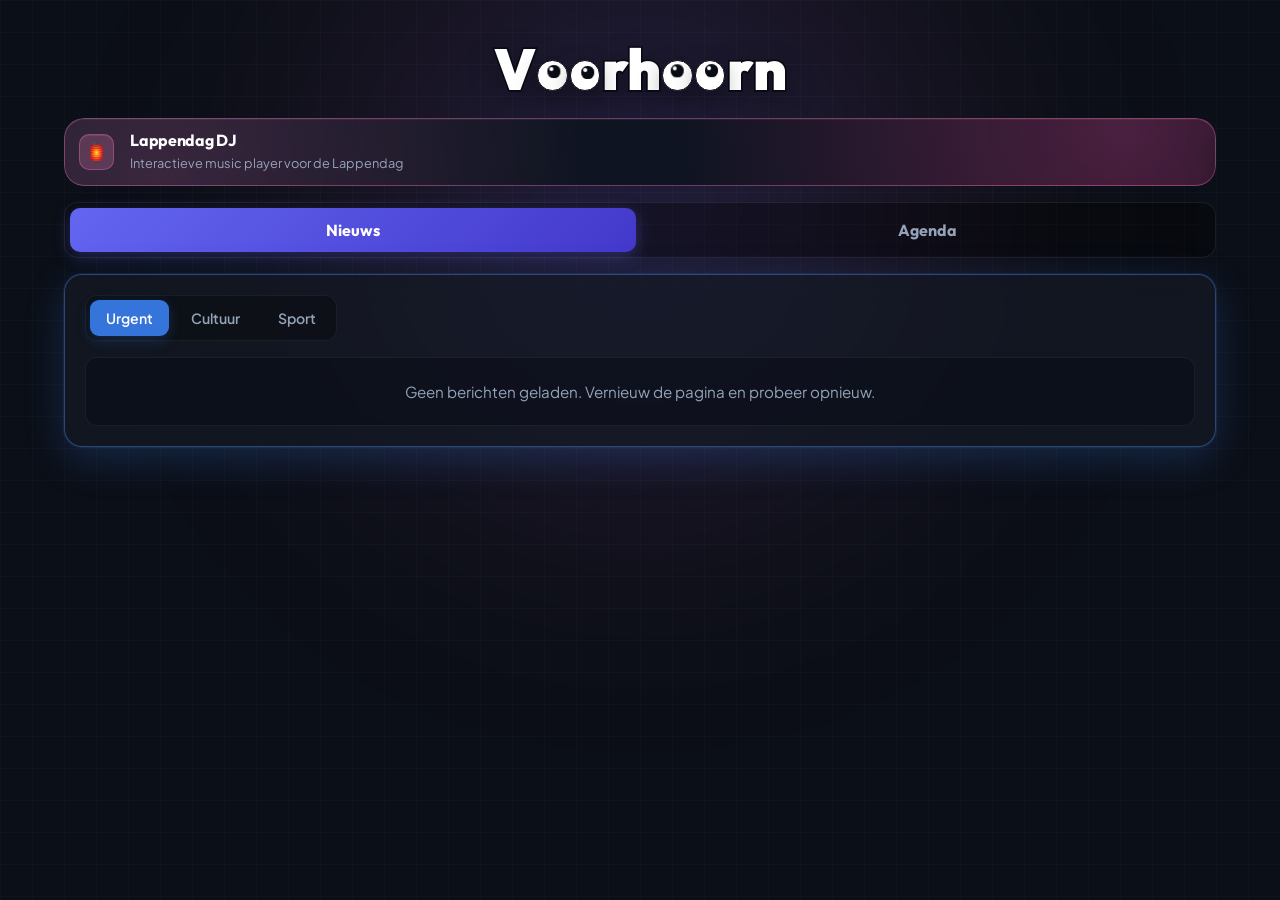
==== index.html @ 568285c1 "Maak de agendafilters scherper en de site rustiger. Co-authored-by: Cursor <cursoragent@cursor.com>" ====
<!DOCTYPE html>
<html lang="nl">
<head>
    <meta charset="UTF-8">
    <meta name="viewport" content="width=device-width, initial-scale=1.0">
    <meta name="description" content="Voorhoorn - Het startportaal voor inwoners en bezoekers van Hoorn">
    <title>Voorhoorn - Startportaal Hoorn</title>
    <link rel="preconnect" href="https://fonts.googleapis.com">
    <link rel="preconnect" href="https://fonts.gstatic.com" crossorigin>
    <link href="https://fonts.googleapis.com/css2?family=Outfit:wght@400;500;600;700;800;900&family=Plus+Jakarta+Sans:wght@400;500;600;700&display=swap" rel="stylesheet">
    <link rel="stylesheet" href="style.css">
</head>
<body>
    <!-- Hoofd Portaal View -->
    <div id="portalView" class="portal-view">
        <div class="background-glow"></div>
        <div class="background-grid"></div>
        <div class="click-ripple-container" id="click-ripple-container" aria-hidden="true"></div>

        <header class="header">
            <div class="header-container">
                <div class="logo-area">
                    <h1 class="site-logo" id="siteLogo" aria-label="Voorhoorn">
                        <span class="visually-hidden">Voorhoorn</span>
                        <span class="word-wrapper word-modern" aria-hidden="true">
                            <span class="char">V</span>
                            <span class="eye-pair eye-set-1 eyes-googly-clean">
                                <span class="eye googly-clean-eye">
                                    <span class="googly-sclera">
                                        <span class="googly-clean-pupil"></span>
                                    </span>
                                </span>
                                <span class="eye googly-clean-eye">
                                    <span class="googly-sclera">
                                        <span class="googly-clean-pupil"></span>
                                    </span>
                                </span>
                            </span>
                            <span class="char">rh</span>
                            <span class="eye-pair eye-set-2 eyes-googly-clean">
                                <span class="eye googly-clean-eye">
                                    <span class="googly-sclera">
                                        <span class="googly-clean-pupil"></span>
                                    </span>
                                </span>
                                <span class="eye googly-clean-eye">
                                    <span class="googly-sclera">
                                        <span class="googly-clean-pupil"></span>
                                    </span>
                                </span>
                            </span>
                            <span class="char">rn</span>
                        </span>
                    </h1>
                </div>
            </div>

            <!-- Uitgelichte links (slideshow) -->
            <section class="promo-slideshow" id="promoSlideshow" aria-roledescription="carousel" aria-label="Uitgelichte links">
                <div class="promo-viewport">
                    <div class="promo-track" id="promoTrack"></div>
                </div>
            </section>

            <!-- Hoofd-tabbladen: Nieuws / Agenda / Links -->
            <nav class="view-tabs" role="tablist" aria-label="Hoofdweergave">
                <button type="button" class="view-tab is-active" role="tab" aria-selected="true" data-view="nieuws" id="viewTabNieuws">
                    Nieuws
                </button>
                <button type="button" class="view-tab" role="tab" aria-selected="false" data-view="agenda" id="viewTabAgenda">
                    Agenda
                </button>
            </nav>

            <!-- Lokaal nieuwsdigest -->
            <section class="news-digest theme-urgent" id="newsDigest" aria-label="Lokaal nieuws">
                <div class="news-digest-top">
                    <nav class="news-tabs" role="tablist" aria-label="Nieuwscategorieën">
                        <button type="button" class="news-tab is-active" role="tab" aria-selected="true" data-tab="urgent">
                            Urgent
                        </button>
                        <button type="button" class="news-tab" role="tab" aria-selected="false" data-tab="cultuur">
                            Cultuur
                        </button>
                        <button type="button" class="news-tab" role="tab" aria-selected="false" data-tab="sport">
                            Sport
                        </button>
                    </nav>
                </div>
                <div id="digest-card" class="news-digest-card" aria-label="Nieuwsberichten">
                    <p class="news-empty">Nieuws laden…</p>
                </div>
            </section>

            <!-- Agenda-panel (Kom naar Hoorn) -->
            <section class="news-digest agenda-digest theme-agenda" id="agendaPanel" aria-label="Agenda Hoorn" hidden>
                <div class="agenda-toolbar">
                    <div class="agenda-custom-row">
                        <button type="button" class="news-tab" id="agendaCustom" aria-pressed="false" title="Zet je bewaarde filter aan">Mijn filter</button>
                        <button type="button" class="news-tab" id="agendaSave" title="Bewaar de huidige filters op dit apparaat">Bewaar</button>
                        <button type="button" class="news-tab" id="agendaGemeente" aria-pressed="false">Gemeente</button>
                    </div>
                    <nav class="news-tabs links-tabs agenda-filter-tabs" aria-label="Tijd" id="agendaTimeTabs">
                        <button type="button" class="news-tab" aria-pressed="false" data-time="vandaag">Vandaag</button>
                        <button type="button" class="news-tab" aria-pressed="false" data-time="weekend">Weekend</button>
                    </nav>
                    <div class="agenda-age">
                        <button type="button" class="news-tab" id="agendaAgeToggle" aria-pressed="false">Leeftijd</button>
                        <input id="agendaAge" type="range" min="1" max="5" step="1" value="1" disabled aria-label="Leeftijd van kind tot senior">
                        <span id="agendaAgeLabel">Kind</span>
                    </div>
                    <nav class="news-tabs links-tabs agenda-filter-tabs" aria-label="Soort" id="agendaViewTabs">
                        <button type="button" class="news-tab" id="agendaKindJoin" aria-pressed="false" title="en: alle aanstaande soorten. of: één soort is genoeg. Nog een keer klikken op een soort is niet.">of</button>
                        <button type="button" class="news-tab is-active" aria-pressed="true" data-agenda-filter="film">Film</button>
                        <button type="button" class="news-tab is-active" aria-pressed="true" data-agenda-filter="club">Club</button>
                        <button type="button" class="news-tab is-active" aria-pressed="true" data-agenda-filter="muziek">Muziek</button>
                        <button type="button" class="news-tab is-active" aria-pressed="true" data-agenda-filter="optreden">Optreden</button>
                        <button type="button" class="news-tab is-active" aria-pressed="true" data-agenda-filter="overig">Overig</button>
                    </nav>
                    <span class="agenda-count" id="agendaCount">Evenementen laden…</span>
                </div>

                <div id="agendaList" class="news-digest-card" aria-label="Evenementen">
                    <p class="news-empty">Agenda laden…</p>
                </div>
                <p class="agenda-source-note" id="agendaSourceNote">Klik een soort aan, nog een keer voor niet, nog een keer uit. en vraagt alle aanstaande soorten. of vraagt er één.</p>
            </section>

            <!-- Links-panel (zelfde stijl als nieuws) -->
            <section class="news-digest links-digest theme-links" id="linksPanel" aria-label="Handige links" hidden>
                <div class="news-digest-top">
                    <h2 class="news-digest-title">Handige links</h2>
                    <nav class="news-tabs links-tabs" role="tablist" aria-label="Linkcategorieën" id="categoryButtonsContainer">
                        <!-- Dynamisch gegenereerd door JS -->
                    </nav>
                </div>

                <div class="search-section links-search">
                    <div class="search-bar-wrapper">
                        <span class="search-icon">🔍</span>
                        <input type="search" id="searchInput" placeholder="Zoek een link (bijv. paspoort, zwemmen, afval)…" autocomplete="off">
                        <button type="button" id="clearSearchBtn" class="clear-search-btn" hidden title="Wis zoekopdracht">✕</button>
                    </div>
                </div>

                <div id="linksList" class="news-digest-card" aria-label="Linklijst"></div>

                <div class="no-results news-empty-block" id="noResults" hidden>
                    <h3>Geen links gevonden</h3>
                    <p>Geen resultaten voor je zoekopdracht. Probeer een ander zoekwoord of kies een categorie.</p>
                    <button type="button" id="resetFiltersBtn" class="btn btn-secondary">Toon alles</button>
                </div>
            </section>
        </header>

        <main class="main-content" hidden aria-hidden="true">
            <!-- Oude grid-structuur niet meer in gebruik; behouden voor eventuele compat -->
            <div class="content-container">
                <div class="results-header" hidden>
                    <h2 class="active-category-title" id="activeCategoryTitle">Alle Links</h2>
                    <span class="results-count" id="resultsCount">0 links</span>
                </div>
                <div class="cards-grid" id="cardsGrid" hidden></div>
            </div>
        </main>
    </div>

    <!-- Volledig Scherm Lappendag Container -->
    <div id="appContainer" class="app-container" hidden>
        <button type="button" id="backBtn" class="floating-back-btn" title="Terug naar Voorhoorn Portaal">
            <span class="back-icon">‹</span>
            <span class="back-text">Terug naar Voorhoorn</span>
        </button>
        <iframe id="site-frame" title="Lappendag" allow="fullscreen; autoplay"></iframe>
    </div>

    <!-- Laadscherm -->
    <div id="site-loading" hidden>
        <div class="loader-container">
            <div class="spinner"></div>
            <p class="loading-text">Lappendag laden…</p>
        </div>
    </div>

    <!-- Foutmelding -->
    <div id="site-error" hidden>
        <div class="error-box">
            <h2>Fout bij laden</h2>
            <p id="error-message">Kon de Lappendag-site niet laden vanaf GitHub.</p>
            <button type="button" onclick="location.reload()">Opnieuw proberen</button>
        </div>
    </div>

    <script src="logo-eyes.js"></script>
    <script src="news.js"></script>
    <script src="agenda.js"></script>
    <script src="app.js"></script>
</body>
</html>
---- style.css ----
:root {
    --bg-color: #0b0f17;
    --card-bg: rgba(20, 26, 38, 0.7);
    --card-hover-bg: rgba(28, 36, 52, 0.85);
    --card-border: rgba(255, 255, 255, 0.08);
    --card-hover-border: rgba(99, 102, 241, 0.4);
    --primary: #6366f1;
    --primary-light: #818cf8;
    --primary-glow: rgba(99, 102, 241, 0.25);
    --accent: #ec4899;
    --star-gold: #fbbf24;
    --star-glow: rgba(251, 191, 36, 0.35);
    --text-main: #f3f4f6;
    --text-muted: #94a3b8;
    --text-subtle: #64748b;
    --font-heading: 'Outfit', sans-serif;
    --font-body: 'Plus Jakarta Sans', sans-serif;
}

* {
    margin: 0;
    padding: 0;
    box-sizing: border-box;
}

html,
body {
    width: 100%;
    min-height: 100vh;
    background-color: var(--bg-color);
    color: var(--text-main);
    font-family: var(--font-body);
    overflow-x: hidden;
}

/* Lokaal nieuwsdigest */
.news-digest {
    --news-accent: #3b82f6;
    --news-accent-soft: rgba(59, 130, 246, 0.18);
    --news-glow: rgba(59, 130, 246, 0.22);
    margin: 0 0 28px;
    padding: 20px;
    border-radius: 18px;
    background: var(--card-bg);
    backdrop-filter: blur(14px);
    -webkit-backdrop-filter: blur(14px);
    border: 1px solid color-mix(in srgb, var(--news-accent) 35%, var(--card-border));
    box-shadow:
        0 0 0 1px color-mix(in srgb, var(--news-accent) 12%, transparent),
        0 12px 40px var(--news-glow);
    transition:
        border-color 0.35s ease,
        box-shadow 0.35s ease;
}

.news-digest.theme-urgent {
    --news-accent: #3b82f6;
    --news-accent-soft: rgba(59, 130, 246, 0.18);
    --news-glow: rgba(59, 130, 246, 0.22);
}

.news-digest.theme-cultuur {
    --news-accent: #f59e0b;
    --news-accent-soft: rgba(245, 158, 11, 0.18);
    --news-glow: rgba(245, 158, 11, 0.2);
}

.news-digest.theme-sport {
    --news-accent: #22c55e;
    --news-accent-soft: rgba(34, 197, 94, 0.18);
    --news-glow: rgba(34, 197, 94, 0.2);
}

.news-digest.theme-links {
    --news-accent: #818cf8;
    --news-accent-soft: rgba(129, 140, 248, 0.18);
    --news-glow: rgba(99, 102, 241, 0.22);
}

.news-digest.theme-agenda {
    --news-accent: #fb7185;
    --news-accent-soft: rgba(251, 113, 133, 0.16);
    --news-glow: rgba(244, 63, 94, 0.2);
}

.agenda-filter-tabs {
    margin: 0 0 10px;
}

.agenda-toolbar {
    display: flex;
    align-items: center;
    justify-content: space-between;
    gap: 12px;
    margin: 0 0 12px;
}

.agenda-count {
    font-size: 0.85rem;
    color: var(--text-muted);
}

.agenda-more-btn {
    appearance: none;
    border: 1px solid rgba(255, 255, 255, 0.12);
    border-radius: 999px;
    padding: 7px 12px;
    background: rgba(255, 255, 255, 0.04);
    color: var(--text-main);
    font-family: var(--font-body);
    font-size: 0.8rem;
    font-weight: 600;
    cursor: pointer;
    transition: background 0.2s ease, border-color 0.2s ease, color 0.2s ease;
}

.agenda-more-btn:hover,
.agenda-more-btn[aria-expanded="true"] {
    background: var(--news-accent-soft);
    border-color: color-mix(in srgb, var(--news-accent) 45%, transparent);
    color: #fff;
}

.agenda-more-btn.has-active {
    border-color: color-mix(in srgb, var(--news-accent) 55%, transparent);
    color: color-mix(in srgb, var(--news-accent) 75%, #fff);
}

.agenda-more-filters {
    margin: 0 0 12px;
    padding: 12px;
    border-radius: 12px;
    border: 1px solid rgba(255, 255, 255, 0.08);
    background: rgba(0, 0, 0, 0.22);
}

.agenda-more-filters[hidden] {
    display: none;
}

.agenda-more-group + .agenda-more-group {
    margin-top: 10px;
}

.agenda-more-label {
    display: block;
    margin: 0 0 6px;
    font-size: 0.72rem;
    font-weight: 700;
    letter-spacing: 0.04em;
    text-transform: uppercase;
    color: var(--text-subtle);
}

.agenda-more-filters .agenda-filter-tabs {
    margin-bottom: 0;
}

.agenda-date-chip {
    flex: 0 0 2.15rem;
    display: flex;
    flex-direction: column;
    align-items: center;
    justify-content: center;
    gap: 0.05rem;
    width: 2.15rem;
    min-width: 2.15rem;
    padding: 0.28rem 0.15rem;
    border-radius: 7px;
    background: var(--news-accent-soft);
    color: color-mix(in srgb, var(--news-accent) 80%, #fff);
    line-height: 1.05;
    text-align: center;
}

.agenda-date-day {
    font-size: 0.92rem;
    font-weight: 700;
    letter-spacing: -0.02em;
}

.agenda-date-wday {
    font-size: 0.58rem;
    font-weight: 700;
    letter-spacing: 0.04em;
    text-transform: uppercase;
    opacity: 0.85;
}

.agenda-digest .news-item-title {
    -webkit-line-clamp: 1;
    line-clamp: 1;
    white-space: nowrap;
    text-overflow: ellipsis;
    display: block;
    overflow: hidden;
    min-width: 0;
}

.agenda-digest .agenda-toggle {
    gap: 0.55rem;
}

.agenda-toolbar {
    display: flex;
    flex-wrap: wrap;
    align-items: center;
    gap: 8px;
    margin: 0 0 10px;
}

.agenda-search {
    flex: 1 1 12rem;
    min-width: 0;
    border: 1px solid rgba(255, 255, 255, 0.12);
    border-radius: 999px;
    background: rgba(0, 0, 0, 0.22);
    color: var(--text-main);
    font: inherit;
    font-size: 0.85rem;
    padding: 7px 12px;
}

.agenda-search:focus {
    outline: 1px solid color-mix(in srgb, var(--news-accent) 55%, transparent);
}

.agenda-toolbar .agenda-filter-tabs {
    margin: 0;
}

.agenda-toolbar .news-tab[aria-pressed="true"] {
    background: var(--news-accent-soft);
    color: #fff;
}

.agenda-toolbar .news-tab.is-exclude {
    background: transparent;
    color: #fda4af;
    box-shadow: inset 0 0 0 1px rgba(251, 113, 133, 0.55);
}

.agenda-date-chip.is-vue {
    background: rgba(225, 29, 72, 0.22);
    color: #fecdd3;
}

.agenda-date-chip.is-park {
    background: rgba(245, 158, 11, 0.22);
    color: #fde68a;
}

.agenda-date-chip.is-netwerk {
    background: rgba(45, 212, 191, 0.18);
    color: #99f6e4;
}

.agenda-custom-row,
.agenda-age {
    display: flex;
    flex-wrap: wrap;
    align-items: center;
    gap: 8px;
}

.agenda-age input[type="range"] {
    width: 9rem;
    accent-color: #fb7185;
}

.agenda-age input[type="range"]:disabled {
    opacity: 0.35;
}

.agenda-age span {
    font-size: 0.78rem;
    color: var(--text-subtle);
    min-width: 9rem;
}

.agenda-count {
    margin-left: auto;
    font-size: 0.78rem;
    color: var(--text-subtle);
}

.agenda-source-note {
    margin: 10px 2px 0;
    font-size: 0.78rem;
    color: var(--text-subtle);
}

.agenda-source-note a {
    color: var(--news-accent);
    text-decoration: none;
}

.agenda-source-note a:hover {
    text-decoration: underline;
}

.news-source.source-komnaarhoorn {
    background: rgba(251, 113, 133, 0.18);
    color: #fda4af;
}

.news-source.source-manifesto {
    background: rgba(168, 85, 247, 0.18);
    color: #d8b4fe;
}

.news-source.source-netwerk {
    background: rgba(52, 211, 153, 0.16);
    color: #6ee7b7;
}

.news-source.source-raad {
    background: rgba(96, 165, 250, 0.18);
    color: #93c5fd;
}

.raad-calendar {
    display: flex;
    flex-direction: column;
    gap: 1.1rem;
    padding: 0.85rem 0.9rem 1rem;
}

.raad-scrape-note {
    margin: 0;
    padding: 0 0.15rem;
    font-size: 0.78rem;
    line-height: 1.4;
    color: var(--text-subtle);
}

.raad-scrape-note a {
    color: #93c5fd;
    text-decoration: none;
}

.raad-scrape-note a:hover {
    text-decoration: underline;
}

.raad-month-title {
    margin: 0 0 0.45rem;
    padding: 0 0.15rem;
    font-family: var(--font-heading);
    font-size: 0.95rem;
    font-weight: 700;
    text-transform: capitalize;
    color: var(--text-main);
}

.raad-meeting {
    display: flex;
    flex-direction: column;
    gap: 0.45rem;
}

.raad-meeting-head {
    display: flex;
    flex-direction: column;
    gap: 0.12rem;
    padding: 0.15rem 0.2rem;
    text-decoration: none;
    color: inherit;
}

.raad-meeting-title {
    font-family: var(--font-heading);
    font-size: 1rem;
    font-weight: 700;
    color: var(--text-main);
}

.raad-meeting-meta {
    font-size: 0.78rem;
    color: var(--text-muted);
}

.raad-month-list {
    display: flex;
    flex-direction: column;
    border-radius: 12px;
    overflow: hidden;
    border: 1px solid rgba(255, 255, 255, 0.06);
}

.raad-item {
    display: flex;
    gap: 0.75rem;
    align-items: flex-start;
    padding: 0.72rem 0.85rem;
    text-decoration: none;
    color: inherit;
    border-bottom: 1px solid rgba(255, 255, 255, 0.06);
    transition: background 0.15s ease;
}

.raad-item:last-child {
    border-bottom: 0;
}

.raad-item:hover {
    background: rgba(59, 130, 246, 0.12);
}

.raad-item--section {
    background: rgba(255, 255, 255, 0.03);
}

.raad-item--section .raad-item-title {
    font-size: 0.82rem;
    font-weight: 700;
    text-transform: uppercase;
    letter-spacing: 0.03em;
    color: var(--text-muted);
}

.raad-item-day {
    flex: 0 0 2rem;
    font-family: var(--font-heading);
    font-size: 1.25rem;
    font-weight: 700;
    line-height: 1.1;
    color: #93c5fd;
    text-align: center;
}

.raad-item-num {
    flex: 0 0 2.1rem;
    font-family: var(--font-heading);
    font-size: 0.85rem;
    font-weight: 700;
    line-height: 1.35;
    color: #93c5fd;
    text-align: right;
}

.raad-item-body {
    min-width: 0;
    display: flex;
    flex-direction: column;
    gap: 0.15rem;
}

.raad-item-title {
    font-size: 0.92rem;
    font-weight: 600;
    color: var(--text-main);
    line-height: 1.35;
}

.raad-item-meta {
    font-size: 0.78rem;
    color: var(--text-muted);
    line-height: 1.4;
}

/* Hoofd-tabbladen Nieuws / Links */
.view-tabs {
    display: flex;
    gap: 8px;
    margin: 0 0 16px;
    padding: 5px;
    border-radius: 14px;
    background: rgba(0, 0, 0, 0.32);
    border: 1px solid rgba(255, 255, 255, 0.08);
}

.view-tab {
    flex: 1;
    appearance: none;
    border: 0;
    border-radius: 10px;
    padding: 12px 16px;
    background: transparent;
    color: var(--text-muted);
    font-family: var(--font-heading);
    font-size: 1rem;
    font-weight: 700;
    cursor: pointer;
    transition:
        background 0.25s ease,
        color 0.25s ease,
        box-shadow 0.25s ease;
}

.view-tab:hover {
    color: var(--text-main);
    background: rgba(255, 255, 255, 0.05);
}

.view-tab.is-active {
    background: linear-gradient(135deg, var(--primary) 0%, #4338ca 100%);
    color: #fff;
    box-shadow: 0 4px 16px rgba(99, 102, 241, 0.35);
}

.links-search {
    margin: 0 0 14px;
}

.links-tabs {
    flex-wrap: wrap;
    max-width: 100%;
}

.links-tabs .news-tab {
    flex: 0 1 auto;
}

.links-tabs .cat-count {
    display: inline-block;
    margin-left: 4px;
    padding: 1px 6px;
    border-radius: 8px;
    background: rgba(0, 0, 0, 0.28);
    font-size: 0.72rem;
    font-weight: 700;
    opacity: 0.9;
}

.links-tabs .news-tab.is-active .cat-count {
    background: rgba(0, 0, 0, 0.22);
}

.news-tab-fav.is-active {
    background: linear-gradient(135deg, #d97706 0%, #b45309 100%) !important;
    box-shadow: 0 4px 14px var(--star-glow) !important;
}

.link-row-icon {
    display: inline-block;
    margin-right: 0.4rem;
}

.link-panel-actions {
    display: flex;
    flex-wrap: wrap;
    align-items: center;
    gap: 12px;
}

.link-fav-btn {
    appearance: none;
    border: 1px solid rgba(255, 255, 255, 0.12);
    border-radius: 8px;
    padding: 6px 12px;
    background: rgba(255, 255, 255, 0.04);
    color: var(--text-muted);
    font-family: var(--font-body);
    font-size: 0.82rem;
    font-weight: 600;
    cursor: pointer;
    transition: color 0.2s ease, border-color 0.2s ease, background 0.2s ease;
}

.link-fav-btn:hover {
    color: var(--star-gold);
    border-color: rgba(251, 191, 36, 0.35);
}

.link-fav-btn.is-favorite {
    color: var(--star-gold);
    border-color: rgba(251, 191, 36, 0.45);
    background: rgba(251, 191, 36, 0.1);
}

.news-empty-block {
    margin-top: 8px;
    padding: 1.25rem 1rem;
    text-align: center;
    color: var(--text-muted);
}

.news-empty-block h3 {
    font-family: var(--font-heading);
    color: var(--text-main);
    margin-bottom: 0.4rem;
}

.news-empty-block p {
    margin-bottom: 1rem;
    font-size: 0.92rem;
}

.news-digest.is-loading .news-digest-title::after {
    content: "";
    display: inline-block;
    width: 0.55rem;
    height: 0.55rem;
    margin-left: 0.55rem;
    border-radius: 50%;
    border: 2px solid color-mix(in srgb, var(--news-accent) 35%, transparent);
    border-top-color: var(--news-accent);
    vertical-align: middle;
    animation: news-spin 0.7s linear infinite;
}

@keyframes news-spin {
    to {
        transform: rotate(360deg);
    }
}

.news-digest-top {
    display: flex;
    flex-wrap: wrap;
    align-items: center;
    justify-content: space-between;
    gap: 14px;
    margin-bottom: 16px;
}

.news-digest-title {
    font-family: var(--font-heading);
    font-size: 1.35rem;
    font-weight: 700;
    color: var(--text-main);
    margin: 0;
}

.news-tabs {
    display: flex;
    gap: 6px;
    padding: 4px;
    border-radius: 12px;
    background: rgba(0, 0, 0, 0.28);
    border: 1px solid rgba(255, 255, 255, 0.06);
}

.news-tab {
    appearance: none;
    border: 0;
    border-radius: 9px;
    padding: 9px 16px;
    background: transparent;
    color: var(--text-muted);
    font-family: var(--font-body);
    font-size: 0.88rem;
    font-weight: 600;
    cursor: pointer;
    transition:
        background 0.25s ease,
        color 0.25s ease,
        box-shadow 0.25s ease;
}

.news-tab:hover {
    color: var(--text-main);
    background: rgba(255, 255, 255, 0.05);
}

.news-tab.is-active {
    background: color-mix(in srgb, var(--news-accent) 88%, #0b0f17);
    color: #fff;
    box-shadow: 0 4px 14px var(--news-glow);
}

.news-digest-card {
    border-radius: 12px;
    border: 1px solid rgba(255, 255, 255, 0.06);
    background: rgba(8, 12, 20, 0.45);
    overflow: hidden;
}

.news-digest-card[hidden] {
    display: none;
}

.news-rows {
    display: flex;
    flex-direction: column;
}

.news-row {
    border-bottom: 1px solid rgba(255, 255, 255, 0.06);
    transition: background 0.2s ease;
}

.news-row:last-child {
    border-bottom: 0;
}

.news-toggle {
    display: flex;
    align-items: center;
    justify-content: space-between;
    gap: 0.75rem;
    width: 100%;
    min-height: 3.8rem;
    margin: 0;
    padding: 0.85rem 1rem;
    border: 0;
    background: transparent;
    color: inherit;
    font: inherit;
    text-align: left;
    cursor: pointer;
}

.news-toggle:hover {
    background: var(--news-accent-soft);
}

.news-row.is-open .news-toggle {
    background: color-mix(in srgb, var(--news-accent) 12%, transparent);
}

.news-item-title {
    display: -webkit-box;
    -webkit-box-orient: vertical;
    -webkit-line-clamp: 2;
    line-clamp: 2;
    overflow: hidden;
    flex: 1;
    font-family: var(--font-heading);
    font-size: 0.98rem;
    font-weight: 600;
    line-height: 1.35;
    color: var(--text-main);
}

.news-chevron {
    flex: 0 0 auto;
    width: 0.5rem;
    height: 0.5rem;
    border-right: 2px solid var(--text-muted);
    border-bottom: 2px solid var(--text-muted);
    transform: rotate(45deg);
    transition: transform 0.2s ease, border-color 0.25s ease;
}

.news-row.is-open .news-chevron {
    transform: rotate(225deg);
    border-color: var(--news-accent);
}

.news-panel {
    padding: 1em 1rem 1rem;
}

.news-panel[hidden] {
    display: none;
}

.news-meta {
    display: flex;
    flex-wrap: wrap;
    align-items: center;
    gap: 0.4rem 0.55rem;
    margin-bottom: 0.55rem;
    font-size: 0.72rem;
    color: var(--text-muted);
}

.news-source {
    display: inline-block;
    padding: 0.14rem 0.42rem;
    border-radius: 6px;
    font-size: 0.65rem;
    font-weight: 700;
    letter-spacing: 0.02em;
    text-transform: uppercase;
    background: var(--news-accent-soft);
    color: color-mix(in srgb, var(--news-accent) 75%, #fff);
}

.news-blurb {
    margin: 0 0 0.75rem;
    font-size: 0.9rem;
    color: var(--text-muted);
    line-height: 1.5;
}

.news-open {
    display: inline-flex;
    align-items: center;
    font-size: 0.88rem;
    font-weight: 600;
    text-decoration: none;
    color: var(--news-accent);
    transition: color 0.2s ease;
}

.news-open:hover {
    text-decoration: underline;
    color: color-mix(in srgb, var(--news-accent) 70%, #fff);
}

.agenda-actions {
    display: flex;
    flex-wrap: wrap;
    align-items: center;
    gap: 0.65rem 1rem;
}

.agenda-share-btn {
    margin: 0;
    padding: 0.35rem 0.75rem;
    border: 1px solid color-mix(in srgb, var(--news-accent) 45%, transparent);
    border-radius: 8px;
    background: var(--news-accent-soft);
    color: color-mix(in srgb, var(--news-accent) 85%, #fff);
    font: inherit;
    font-size: 0.84rem;
    font-weight: 600;
    cursor: pointer;
    transition: background 0.15s ease, border-color 0.15s ease;
}

.agenda-share-btn:hover {
    background: color-mix(in srgb, var(--news-accent) 22%, transparent);
    border-color: var(--news-accent);
}

.news-empty {
    margin: 0;
    padding: 1.5rem 1rem;
    text-align: center;
    color: var(--text-muted);
    font-size: 0.95rem;
}

@media (max-width: 640px) {
    .news-digest {
        padding: 16px;
        margin-bottom: 24px;
    }

    .news-digest-top {
        flex-direction: column;
        align-items: stretch;
    }

    .news-tabs {
        width: 100%;
    }

    .news-tab {
        flex: 1;
        text-align: center;
        padding: 10px 8px;
    }
}

/* Background Effects */
.portal-view {
    position: relative;
    min-height: 100vh;
    padding-bottom: 60px;
}

.background-glow {
    position: fixed;
    width: 800px;
    height: 800px;
    background: radial-gradient(circle, var(--primary-glow) 0%, rgba(236, 72, 153, 0.08) 50%, transparent 70%);
    filter: blur(120px);
    top: -200px;
    left: 50%;
    transform: translateX(-50%);
    pointer-events: none;
    z-index: 0;
}

.background-grid {
    position: fixed;
    inset: 0;
    background-size: 32px 32px;
    background-image: 
        linear-gradient(to right, rgba(255, 255, 255, 0.02) 1px, transparent 1px),
        linear-gradient(to bottom, rgba(255, 255, 255, 0.02) 1px, transparent 1px);
    pointer-events: none;
    z-index: 0;
}

/* Header & Logo */
.header {
    position: relative;
    z-index: 10;
    padding: 40px 24px 20px 24px;
    max-width: 1200px;
    margin: 0 auto;
}

.header-container {
    display: flex;
    justify-content: center;
    align-items: center;
    margin-bottom: 20px;
}

.logo-area {
    display: flex;
    justify-content: center;
    width: 100%;
}

.visually-hidden {
    position: absolute;
    width: 1px;
    height: 1px;
    padding: 0;
    margin: -1px;
    overflow: hidden;
    clip: rect(0, 0, 0, 0);
    white-space: nowrap;
    border: 0;
}

/* Voorhoorn oog-logo (uit ogen.html) */
.site-logo {
    margin: 0;
    line-height: 1;
    text-align: center;
}

.site-logo .word-wrapper {
    display: inline-flex;
    align-items: baseline;
    justify-content: center;
    line-height: 1;
}

.site-logo .word-modern {
    font-family: var(--font-heading);
    font-weight: 900;
    letter-spacing: -0.01em;
    font-size: clamp(2.4rem, 7vw, 3.6rem);
}

.site-logo .char {
    display: inline-block;
    vertical-align: baseline;
    color: #ffffff;
    -webkit-text-stroke: 0.058em #090d16;
    paint-order: stroke fill;
    text-shadow: 0 10px 30px rgba(0, 0, 0, 0.4);
}

.site-logo .eye-pair {
    display: inline-flex;
    align-items: baseline;
    justify-content: center;
    gap: 0.035em;
    vertical-align: baseline;
    margin: 0 0.03em;
    position: relative;
}

.site-logo .googly-clean-eye {
    width: 0.53em;
    height: 0.53em;
    border-radius: 50%;
    background: #ffffff;
    border: 0.029em solid #090d16;
    box-shadow: 0 8px 25px rgba(0, 0, 0, 0.4);
    position: relative;
    display: inline-flex;
    align-items: center;
    justify-content: center;
    overflow: hidden;
    vertical-align: baseline;
    margin-bottom: 0.015em;
    transition: transform 0.25s cubic-bezier(0.34, 1.56, 0.64, 1);
}

.site-logo .googly-sclera {
    width: 100%;
    height: 100%;
    position: relative;
    display: flex;
    align-items: center;
    justify-content: center;
}

.site-logo .googly-clean-pupil {
    width: 44%;
    height: 44%;
    border-radius: 50%;
    background: #090d16;
    position: absolute;
    box-shadow: inset 0 0 2px #000;
    will-change: transform;
}

.site-logo .googly-clean-pupil::after {
    content: "";
    position: absolute;
    width: 34%;
    height: 34%;
    border-radius: 50%;
    background: #ffffff;
    top: 14%;
    left: 14%;
}

.site-logo.making-eye-contact .googly-clean-eye {
    transform: scale(1.08);
}

.click-ripple-container {
    position: fixed;
    inset: 0;
    pointer-events: none;
    z-index: 999;
    overflow: hidden;
}

.click-ripple {
    position: absolute;
    width: 24px;
    height: 24px;
    border-radius: 50%;
    border: 2px solid rgba(129, 140, 248, 0.85);
    box-shadow: 0 0 16px rgba(99, 102, 241, 0.55);
    transform: translate(-50%, -50%) scale(0.5);
    animation: ripplePop 0.7s cubic-bezier(0.1, 0.8, 0.3, 1) forwards;
    pointer-events: none;
}

@keyframes ripplePop {
    0% {
        transform: translate(-50%, -50%) scale(0.3);
        opacity: 1;
    }
    100% {
        transform: translate(-50%, -50%) scale(3.8);
        opacity: 0;
        border-color: rgba(236, 72, 153, 0.2);
    }
}

/* Uitgelichte slideshow */
.promo-slideshow {
    margin: 0 0 16px;
    touch-action: pan-y;
}

.promo-viewport {
    overflow: hidden;
    border-radius: 20px;
}

.promo-track {
    display: flex;
    transition: transform 0.55s cubic-bezier(0.4, 0, 0.2, 1);
    will-change: transform;
}

.promo-slide {
    flex: 0 0 100%;
    min-width: 100%;
    box-sizing: border-box;
    padding: 0;
}

.promo-card {
    --promo-accent: #818cf8;
    --promo-glow: rgba(99, 102, 241, 0.35);
    --promo-wash: rgba(99, 102, 241, 0.22);
    display: flex;
    align-items: center;
    gap: 16px;
    width: 100%;
    min-height: 0;
    padding: 12px 14px;
    border: 1px solid color-mix(in srgb, var(--promo-accent) 42%, transparent);
    border-radius: 20px;
    background:
        radial-gradient(circle at 92% 18%, var(--promo-wash), transparent 42%),
        radial-gradient(circle at 8% 90%, color-mix(in srgb, var(--promo-accent) 18%, transparent), transparent 40%),
        linear-gradient(135deg, rgba(18, 24, 38, 0.96) 0%, rgba(12, 16, 28, 0.92) 100%);
    color: #fff;
    text-decoration: none;
    cursor: pointer;
    font: inherit;
    text-align: left;
    appearance: none;
    box-shadow:
        0 12px 32px rgba(0, 0, 0, 0.28),
        0 0 0 1px color-mix(in srgb, var(--promo-accent) 12%, transparent),
        inset 0 1px 0 rgba(255, 255, 255, 0.06);
    transition:
        border-color 0.25s ease,
        transform 0.25s ease,
        box-shadow 0.25s ease;
}

.promo-card:hover,
.promo-card:focus-visible {
    outline: none;
    border-color: color-mix(in srgb, var(--promo-accent) 75%, #fff);
    transform: translateY(-2px);
    box-shadow:
        0 16px 36px var(--promo-glow),
        0 0 0 1px color-mix(in srgb, var(--promo-accent) 28%, transparent),
        inset 0 1px 0 rgba(255, 255, 255, 0.08);
}

.promo-theme-lappendag {
    --promo-accent: #f472b6;
    --promo-glow: rgba(236, 72, 153, 0.35);
    --promo-wash: rgba(236, 72, 153, 0.28);
}

.promo-theme-mooiestad {
    --promo-accent: #34d399;
    --promo-glow: rgba(16, 185, 129, 0.32);
    --promo-wash: rgba(16, 185, 129, 0.24);
}

.promo-theme-buurtbudget {
    --promo-accent: #fbbf24;
    --promo-glow: rgba(245, 158, 11, 0.3);
    --promo-wash: rgba(245, 158, 11, 0.22);
}

.promo-theme-cultuurfonds {
    --promo-accent: #c084fc;
    --promo-glow: rgba(168, 85, 247, 0.32);
    --promo-wash: rgba(168, 85, 247, 0.24);
}

.promo-theme-parkeren {
    --promo-accent: #60a5fa;
    --promo-glow: rgba(59, 130, 246, 0.32);
    --promo-wash: rgba(59, 130, 246, 0.24);
}

.promo-theme-dgame {
    --promo-accent: #22d3ee;
    --promo-glow: rgba(6, 182, 212, 0.32);
    --promo-wash: rgba(6, 182, 212, 0.24);
}

.promo-card-icon {
    flex: 0 0 auto;
    display: grid;
    place-items: center;
    width: 2.2rem;
    height: 2.2rem;
    border-radius: 10px;
    font-size: 1.15rem;
    line-height: 1;
    background: color-mix(in srgb, var(--promo-accent) 18%, rgba(255, 255, 255, 0.04));
    border: 1px solid color-mix(in srgb, var(--promo-accent) 35%, transparent);
    box-shadow: inset 0 1px 0 rgba(255, 255, 255, 0.08);
}

.promo-card-text {
    flex: 1;
    min-width: 0;
    display: flex;
    flex-direction: column;
    gap: 5px;
}

.promo-card-title {
    font-family: var(--font-heading);
    font-size: 1rem;
    font-weight: 700;
    line-height: 1.2;
    letter-spacing: -0.02em;
}

.promo-card-sub {
    font-size: 0.8rem;
    color: var(--text-muted);
    line-height: 1.4;
}

.promo-card-cta {
    display: none;
    align-items: center;
    gap: 8px;
    padding: 10px 14px;
    border-radius: 999px;
    background: color-mix(in srgb, var(--promo-accent) 88%, #111);
    color: #0b1020;
    font-family: var(--font-heading);
    font-size: 0.82rem;
    font-weight: 700;
    letter-spacing: 0.01em;
    box-shadow: 0 6px 16px color-mix(in srgb, var(--promo-accent) 28%, transparent);
    transition: transform 0.2s ease, background 0.2s ease;
}

.promo-card:hover .promo-card-cta,
.promo-card:focus-visible .promo-card-cta {
    transform: translateX(2px);
    background: color-mix(in srgb, var(--promo-accent) 75%, #fff);
}

.promo-card-arrow {
    font-size: 1rem;
    line-height: 1;
}

.promo-dots {
    display: flex;
    justify-content: center;
    align-items: center;
    gap: 8px;
    margin-top: 14px;
}

.promo-dot {
    width: 8px;
    height: 8px;
    padding: 0;
    border: 0;
    border-radius: 50%;
    background: rgba(255, 255, 255, 0.22);
    cursor: pointer;
    transition: background 0.25s ease, transform 0.25s ease, width 0.25s ease;
}

.promo-dot:hover {
    background: rgba(255, 255, 255, 0.45);
}

.promo-dot.is-active {
    width: 24px;
    border-radius: 999px;
    background: var(--primary-light);
}

@media (max-width: 640px) {
    .promo-card {
        flex-wrap: wrap;
        min-height: 0;
        padding: 16px;
        gap: 12px;
    }

    .promo-card-cta {
        width: 100%;
        justify-content: center;
    }
}

/* Special Lappendag Action Button (legacy, unused) */
.btn-lappendag {
    display: inline-flex;
    align-items: center;
    gap: 14px;
    padding: 12px 20px;
    background: linear-gradient(135deg, rgba(236, 72, 153, 0.2) 0%, rgba(99, 102, 241, 0.25) 100%);
    border: 1px solid rgba(236, 72, 153, 0.4);
    border-radius: 16px;
    color: #ffffff;
    cursor: pointer;
    backdrop-filter: blur(12px);
    -webkit-backdrop-filter: blur(12px);
    transition: all 0.25s cubic-bezier(0.4, 0, 0.2, 1);
    box-shadow: 0 4px 20px rgba(236, 72, 153, 0.15);
}

.btn-lappendag:hover {
    background: linear-gradient(135deg, rgba(236, 72, 153, 0.35) 0%, rgba(99, 102, 241, 0.4) 100%);
    border-color: rgba(236, 72, 153, 0.7);
    transform: translateY(-2px);
    box-shadow: 0 8px 25px rgba(236, 72, 153, 0.3);
}

.btn-icon {
    font-size: 1.8rem;
}

.btn-text-group {
    display: flex;
    flex-direction: column;
    text-align: left;
}

.btn-primary-text {
    font-family: var(--font-heading);
    font-size: 1.05rem;
    font-weight: 700;
}

.btn-sub-text {
    font-size: 0.75rem;
    color: #fbcfe8;
}

.btn-arrow {
    font-size: 1.2rem;
    color: #f472b6;
    transition: transform 0.2s ease;
}

.btn-lappendag:hover .btn-arrow {
    transform: translateX(4px);
}

/* Search Bar */
.search-section {
    margin-bottom: 24px;
}

.search-bar-wrapper {
    position: relative;
    display: flex;
    align-items: center;
    background: rgba(22, 27, 38, 0.8);
    backdrop-filter: blur(12px);
    border: 1px solid var(--card-border);
    border-radius: 18px;
    padding: 6px 18px;
    box-shadow: 0 10px 30px rgba(0, 0, 0, 0.25);
    transition: border-color 0.2s ease, box-shadow 0.2s ease;
}

.search-bar-wrapper:focus-within {
    border-color: var(--primary-light);
    box-shadow: 0 10px 35px rgba(99, 102, 241, 0.25);
}

.search-icon {
    font-size: 1.2rem;
    margin-right: 12px;
    opacity: 0.7;
}

#searchInput {
    width: 100%;
    background: transparent;
    border: none;
    outline: none;
    font-family: var(--font-body);
    font-size: 1.05rem;
    color: var(--text-main);
    padding: 10px 0;
}

#searchInput::placeholder {
    color: var(--text-subtle);
}

.clear-search-btn {
    background: rgba(255, 255, 255, 0.1);
    border: none;
    color: var(--text-muted);
    border-radius: 50%;
    width: 26px;
    height: 26px;
    display: flex;
    align-items: center;
    justify-content: center;
    cursor: pointer;
    font-size: 0.8rem;
    transition: all 0.2s ease;
}

.clear-search-btn:hover {
    background: rgba(255, 255, 255, 0.2);
    color: #fff;
}

/* Category Filter Buttons */
.categories-nav {
    overflow: hidden;
}

.categories-scroll {
    display: flex;
    gap: 10px;
    overflow-x: auto;
    padding-bottom: 8px;
    scrollbar-width: thin;
    scrollbar-color: rgba(255, 255, 255, 0.1) transparent;
}

.categories-scroll::-webkit-scrollbar {
    height: 4px;
}

.categories-scroll::-webkit-scrollbar-thumb {
    background: rgba(255, 255, 255, 0.15);
    border-radius: 4px;
}

.cat-btn {
    display: inline-flex;
    align-items: center;
    gap: 8px;
    padding: 10px 18px;
    background: rgba(22, 27, 38, 0.6);
    border: 1px solid var(--card-border);
    border-radius: 14px;
    color: var(--text-muted);
    font-family: var(--font-body);
    font-size: 0.92rem;
    font-weight: 600;
    cursor: pointer;
    white-space: nowrap;
    transition: all 0.2s ease;
}

.cat-btn:hover {
    background: rgba(30, 38, 54, 0.9);
    border-color: rgba(255, 255, 255, 0.2);
    color: var(--text-main);
    transform: translateY(-1px);
}

.cat-btn.active {
    background: linear-gradient(135deg, var(--primary) 0%, #4338ca 100%);
    border-color: var(--primary-light);
    color: #ffffff;
    box-shadow: 0 4px 16px rgba(99, 102, 241, 0.35);
}

.cat-btn.cat-btn-favorites.active {
    background: linear-gradient(135deg, #d97706 0%, #b45309 100%);
    border-color: var(--star-gold);
    box-shadow: 0 4px 16px var(--star-glow);
}

.cat-count {
    display: inline-block;
    padding: 2px 7px;
    background: rgba(0, 0, 0, 0.25);
    border-radius: 10px;
    font-size: 0.75rem;
    font-weight: 700;
    opacity: 0.85;
}

/* Main Content & Results Header */
.main-content {
    position: relative;
    z-index: 1;
    max-width: 1200px;
    margin: 0 auto;
    padding: 0 24px;
}

.results-header {
    display: flex;
    justify-content: space-between;
    align-items: center;
    margin-bottom: 20px;
    padding-bottom: 12px;
    border-bottom: 1px solid rgba(255, 255, 255, 0.06);
}

.active-category-title {
    font-family: var(--font-heading);
    font-size: 1.4rem;
    font-weight: 700;
    color: var(--text-main);
}

.results-count {
    font-size: 0.88rem;
    color: var(--text-muted);
}

/* Cards Grid */
.cards-grid {
    display: grid;
    grid-template-columns: repeat(auto-fill, minmax(320px, 1fr));
    gap: 18px;
}

/* Single Link Card */
.card-item {
    background: var(--card-bg);
    backdrop-filter: blur(14px);
    -webkit-backdrop-filter: blur(14px);
    border: 1px solid var(--card-border);
    border-radius: 18px;
    padding: 22px;
    display: flex;
    flex-direction: column;
    justify-content: space-between;
    text-decoration: none;
    color: var(--text-main);
    transition: all 0.25s cubic-bezier(0.4, 0, 0.2, 1);
    box-shadow: 0 8px 24px rgba(0, 0, 0, 0.2);
    position: relative;
    overflow: hidden;
}

.card-item:hover {
    background: var(--card-hover-bg);
    border-color: var(--card-hover-border);
    transform: translateY(-3px);
    box-shadow: 0 14px 32px rgba(0, 0, 0, 0.35),
                0 0 20px rgba(99, 102, 241, 0.15);
}

.card-top {
    display: flex;
    align-items: flex-start;
    gap: 14px;
    margin-bottom: 12px;
}

.card-icon-box {
    width: 44px;
    height: 44px;
    border-radius: 12px;
    background: rgba(99, 102, 241, 0.12);
    border: 1px solid rgba(99, 102, 241, 0.2);
    display: flex;
    align-items: center;
    justify-content: center;
    font-size: 1.4rem;
    flex-shrink: 0;
}

.card-title-group {
    flex: 1;
    padding-right: 32px;
}

.card-title {
    font-family: var(--font-heading);
    font-size: 1.12rem;
    font-weight: 700;
    color: #ffffff;
    line-height: 1.3;
    margin-bottom: 4px;
    display: flex;
    align-items: center;
    justify-content: space-between;
}

.card-arrow {
    font-size: 0.95rem;
    color: var(--text-subtle);
    transition: color 0.2s ease, transform 0.2s ease;
}

.card-item:hover .card-arrow {
    color: var(--primary-light);
    transform: translate(2px, -2px);
}

.card-badge {
    display: inline-block;
    font-size: 0.72rem;
    font-weight: 600;
    color: var(--primary-light);
    background: rgba(99, 102, 241, 0.1);
    padding: 2px 8px;
    border-radius: 6px;
    text-transform: uppercase;
    letter-spacing: 0.4px;
}

/* Favorite Star Button on Card */
.card-fav-btn {
    position: absolute;
    top: 16px;
    right: 16px;
    width: 34px;
    height: 34px;
    border-radius: 50%;
    background: rgba(255, 255, 255, 0.05);
    border: 1px solid rgba(255, 255, 255, 0.1);
    color: var(--text-subtle);
    font-size: 1.1rem;
    display: flex;
    align-items: center;
    justify-content: center;
    cursor: pointer;
    transition: all 0.2s ease;
    z-index: 5;
}

.card-fav-btn:hover {
    background: rgba(251, 191, 36, 0.15);
    border-color: rgba(251, 191, 36, 0.4);
    color: var(--star-gold);
    transform: scale(1.15);
}

.card-fav-btn.is-favorite {
    background: rgba(251, 191, 36, 0.2);
    border-color: var(--star-gold);
    color: var(--star-gold);
    box-shadow: 0 0 12px var(--star-glow);
}

.card-desc {
    font-size: 0.9rem;
    color: var(--text-muted);
    line-height: 1.5;
    margin-bottom: 14px;
    flex-grow: 1;
}

.card-footer {
    display: flex;
    justify-content: space-between;
    align-items: center;
    font-size: 0.8rem;
    color: var(--text-subtle);
    padding-top: 10px;
    border-top: 1px solid rgba(255, 255, 255, 0.05);
}

.card-url-preview {
    font-family: monospace;
    color: #a5b4fc;
    opacity: 0.8;
}

/* No Results View */
.no-results {
    text-align: center;
    padding: 60px 20px;
    background: var(--card-bg);
    border: 1px solid var(--card-border);
    border-radius: 20px;
    margin: 20px 0;
}

.no-results-icon {
    font-size: 3rem;
    margin-bottom: 16px;
}

.no-results h3 {
    font-size: 1.4rem;
    margin-bottom: 8px;
}

.no-results p {
    color: var(--text-muted);
    max-width: 420px;
    margin: 0 auto 20px auto;
}

.btn-secondary {
    padding: 10px 20px;
    background: var(--primary);
    color: #fff;
    border: none;
    border-radius: 12px;
    font-weight: 600;
    cursor: pointer;
}

/* Fullscreen App Container */
.app-container {
    position: fixed;
    inset: 0;
    width: 100%;
    height: 100%;
    height: 100dvh;
    z-index: 100;
    background: #07070a;
}

.app-container[hidden] {
    display: none;
}

#site-frame {
    display: block;
    width: 100%;
    height: 100%;
    height: 100dvh;
    border: 0;
}

.floating-back-btn {
    position: fixed;
    top: 14px;
    left: 14px;
    z-index: 110;
    display: inline-flex;
    align-items: center;
    gap: 8px;
    background: rgba(20, 26, 38, 0.9);
    backdrop-filter: blur(12px);
    border: 1px solid rgba(255, 255, 255, 0.2);
    color: #f3f4f6;
    padding: 9px 16px;
    border-radius: 24px;
    font-family: var(--font-body);
    font-size: 0.9rem;
    font-weight: 600;
    cursor: pointer;
    box-shadow: 0 6px 20px rgba(0, 0, 0, 0.5);
    transition: all 0.2s ease;
}

.floating-back-btn:hover {
    background: rgba(30, 40, 58, 0.98);
    border-color: var(--primary);
    color: #a5b4fc;
    transform: translateX(-2px);
}

.back-icon {
    font-size: 1.3rem;
    line-height: 1;
}

/* Loader */
#site-loading {
    position: fixed;
    inset: 0;
    z-index: 150;
    display: flex;
    align-items: center;
    justify-content: center;
    background: rgba(7, 7, 10, 0.85);
    backdrop-filter: blur(8px);
}

#site-loading[hidden] {
    display: none;
}

.loader-container {
    display: flex;
    flex-direction: column;
    align-items: center;
    gap: 16px;
}

.spinner {
    width: 44px;
    height: 44px;
    border: 3px solid rgba(255, 255, 255, 0.1);
    border-top-color: var(--primary);
    border-right-color: var(--accent);
    border-radius: 50%;
    animation: spin 0.8s cubic-bezier(0.55, 0.15, 0.45, 0.85) infinite;
}

@keyframes spin {
    to { transform: rotate(360deg); }
}

.loading-text {
    color: #f3f4f6;
    font-size: 1rem;
    font-weight: 500;
}

/* Error View */
#site-error {
    position: fixed;
    inset: 0;
    z-index: 160;
    display: flex;
    align-items: center;
    justify-content: center;
    background: rgba(7, 7, 10, 0.9);
    padding: 24px;
}

#site-error[hidden] {
    display: none;
}

.error-box {
    background: #161b22;
    border: 1px solid rgba(255, 255, 255, 0.1);
    border-radius: 16px;
    padding: 32px;
    max-width: 420px;
    width: 100%;
    text-align: center;
    color: #f3f4f6;
}

.error-box h2 {
    margin: 0 0 12px 0;
    font-size: 1.4rem;
    color: #f87171;
}

.error-box p {
    margin: 0 0 24px 0;
    font-size: 0.95rem;
    color: #9ca3af;
    line-height: 1.5;
}

.error-box button {
    background: var(--primary);
    color: #ffffff;
    border: none;
    padding: 12px 24px;
    font-size: 0.95rem;
    font-weight: 600;
    border-radius: 10px;
    cursor: pointer;
}

/* Responsiveness */
@media (max-width: 768px) {
    .header {
        padding: 24px 16px 16px 16px;
    }
    .logo-title,
    .site-logo .word-modern {
        font-size: clamp(2rem, 9vw, 2.6rem);
    }
    .promo-card-title {
        font-size: 1.05rem;
    }
    .cards-grid {
        grid-template-columns: 1fr;
    }
    .main-content {
        padding: 0 16px;
    }
}
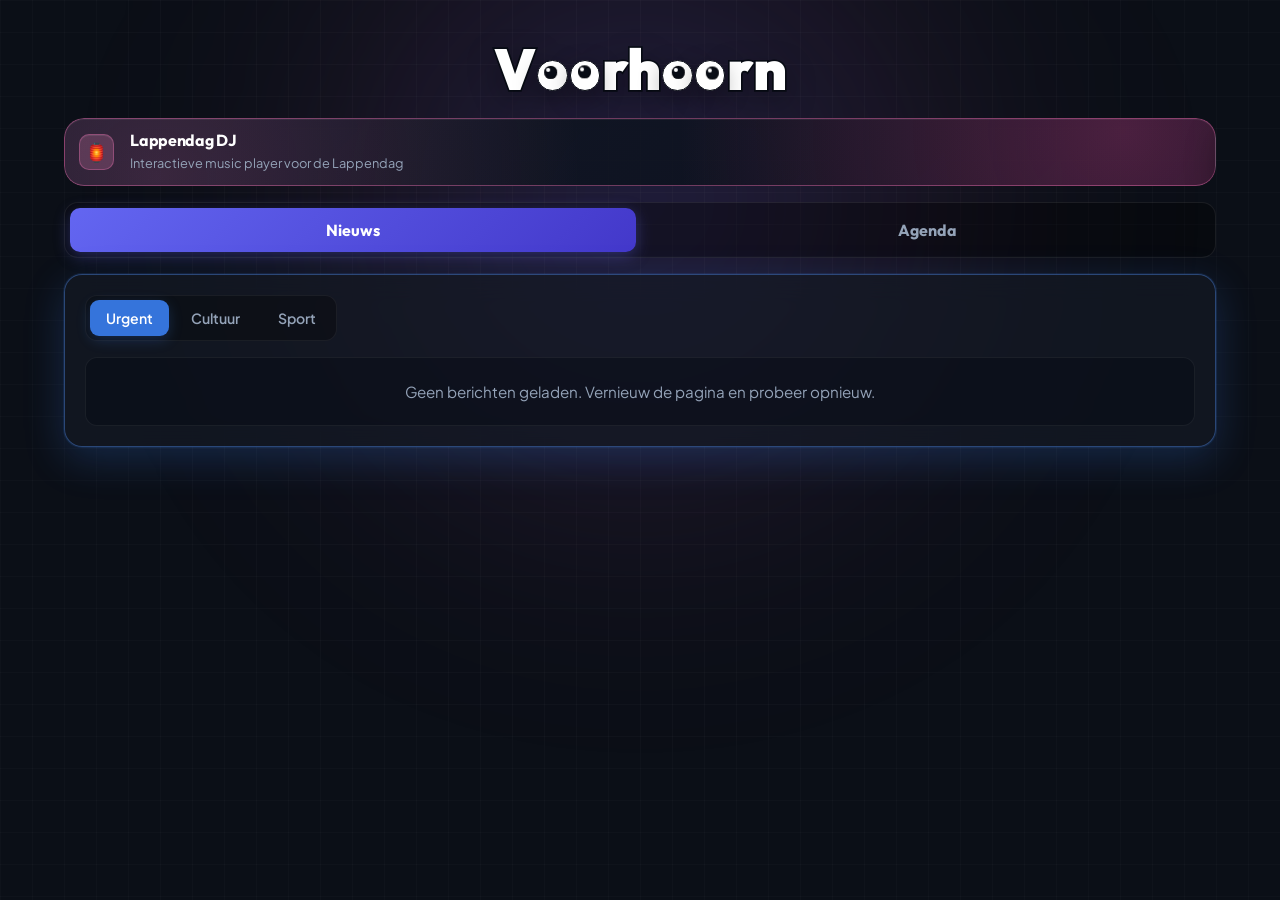
==== commit cd767ed3: "Vervang de agendafilters door een keuzelijst. Co-authored-by: Cursor <cursoragent@cursor.com>" ====
--- a/index.html
+++ b/index.html
@@ -95,27 +95,20 @@
             <!-- Agenda-panel (Kom naar Hoorn) -->
             <section class="news-digest agenda-digest theme-agenda" id="agendaPanel" aria-label="Agenda Hoorn" hidden>
                 <div class="agenda-toolbar">
-                    <div class="agenda-custom-row">
-                        <button type="button" class="news-tab" id="agendaCustom" aria-pressed="false" title="Zet je bewaarde filter aan">Mijn filter</button>
-                        <button type="button" class="news-tab" id="agendaSave" title="Bewaar de huidige filters op dit apparaat">Bewaar</button>
-                        <button type="button" class="news-tab" id="agendaGemeente" aria-pressed="false">Gemeente</button>
-                    </div>
                     <nav class="news-tabs links-tabs agenda-filter-tabs" aria-label="Tijd" id="agendaTimeTabs">
                         <button type="button" class="news-tab" aria-pressed="false" data-time="vandaag">Vandaag</button>
                         <button type="button" class="news-tab" aria-pressed="false" data-time="weekend">Weekend</button>
-                    </nav>
-                    <div class="agenda-age">
-                        <button type="button" class="news-tab" id="agendaAgeToggle" aria-pressed="false">Leeftijd</button>
-                        <input id="agendaAge" type="range" min="1" max="5" step="1" value="1" disabled aria-label="Leeftijd van kind tot senior">
-                        <span id="agendaAgeLabel">Kind</span>
-                    </div>
-                    <nav class="news-tabs links-tabs agenda-filter-tabs" aria-label="Soort" id="agendaViewTabs">
-                        <button type="button" class="news-tab" id="agendaKindJoin" aria-pressed="false" title="en: alle aanstaande soorten. of: één soort is genoeg. Nog een keer klikken op een soort is niet.">of</button>
-                        <button type="button" class="news-tab is-active" aria-pressed="true" data-agenda-filter="film">Film</button>
-                        <button type="button" class="news-tab is-active" aria-pressed="true" data-agenda-filter="club">Club</button>
-                        <button type="button" class="news-tab is-active" aria-pressed="true" data-agenda-filter="muziek">Muziek</button>
-                        <button type="button" class="news-tab is-active" aria-pressed="true" data-agenda-filter="optreden">Optreden</button>
-                        <button type="button" class="news-tab is-active" aria-pressed="true" data-agenda-filter="overig">Overig</button>
+                        <div class="agenda-preset">
+                            <button type="button" class="news-tab" id="agendaPresetBtn" aria-expanded="false" aria-controls="agendaPresetMenu">Filter</button>
+                            <div class="agenda-preset-menu" id="agendaPresetMenu" hidden>
+                                <button type="button" data-preset="alles">Alles</button>
+                                <button type="button" data-preset="muziek-geen-club">Muziek, geen club</button>
+                                <button type="button" data-preset="optreden">Alleen optreden</button>
+                                <button type="button" data-preset="film">Film</button>
+                                <button type="button" data-preset="club">Club</button>
+                                <button type="button" data-preset="overig">Overig</button>
+                            </div>
+                        </div>
                     </nav>
                     <span class="agenda-count" id="agendaCount">Evenementen laden…</span>
                 </div>
@@ -123,7 +116,7 @@
                 <div id="agendaList" class="news-digest-card" aria-label="Evenementen">
                     <p class="news-empty">Agenda laden…</p>
                 </div>
-                <p class="agenda-source-note" id="agendaSourceNote">Klik een soort aan, nog een keer voor niet, nog een keer uit. en vraagt alle aanstaande soorten. of vraagt er één.</p>
+                <p class="agenda-source-note" id="agendaSourceNote" hidden></p>
             </section>
 
             <!-- Links-panel (zelfde stijl als nieuws) -->
--- a/style.css
+++ b/style.css
@@ -227,6 +227,49 @@
 
 .agenda-toolbar .agenda-filter-tabs {
     margin: 0;
+    align-items: center;
+}
+
+.agenda-preset {
+    position: relative;
+}
+
+.agenda-preset-menu {
+    position: absolute;
+    z-index: 4;
+    top: calc(100% + 6px);
+    left: 0;
+    min-width: 12rem;
+    display: flex;
+    flex-direction: column;
+    gap: 2px;
+    padding: 6px;
+    border-radius: 12px;
+    background: #121826;
+    border: 1px solid rgba(255, 255, 255, 0.12);
+    box-shadow: 0 12px 28px rgba(0, 0, 0, 0.35);
+}
+
+.agenda-preset-menu[hidden] {
+    display: none;
+}
+
+.agenda-preset-menu button {
+    appearance: none;
+    border: 0;
+    border-radius: 8px;
+    background: transparent;
+    color: var(--text-main);
+    font: inherit;
+    font-size: 0.85rem;
+    text-align: left;
+    padding: 8px 10px;
+    cursor: pointer;
+}
+
+.agenda-preset-menu button.is-active,
+.agenda-preset-menu button:hover {
+    background: var(--news-accent-soft);
 }
 
 .agenda-toolbar .news-tab[aria-pressed="true"] {
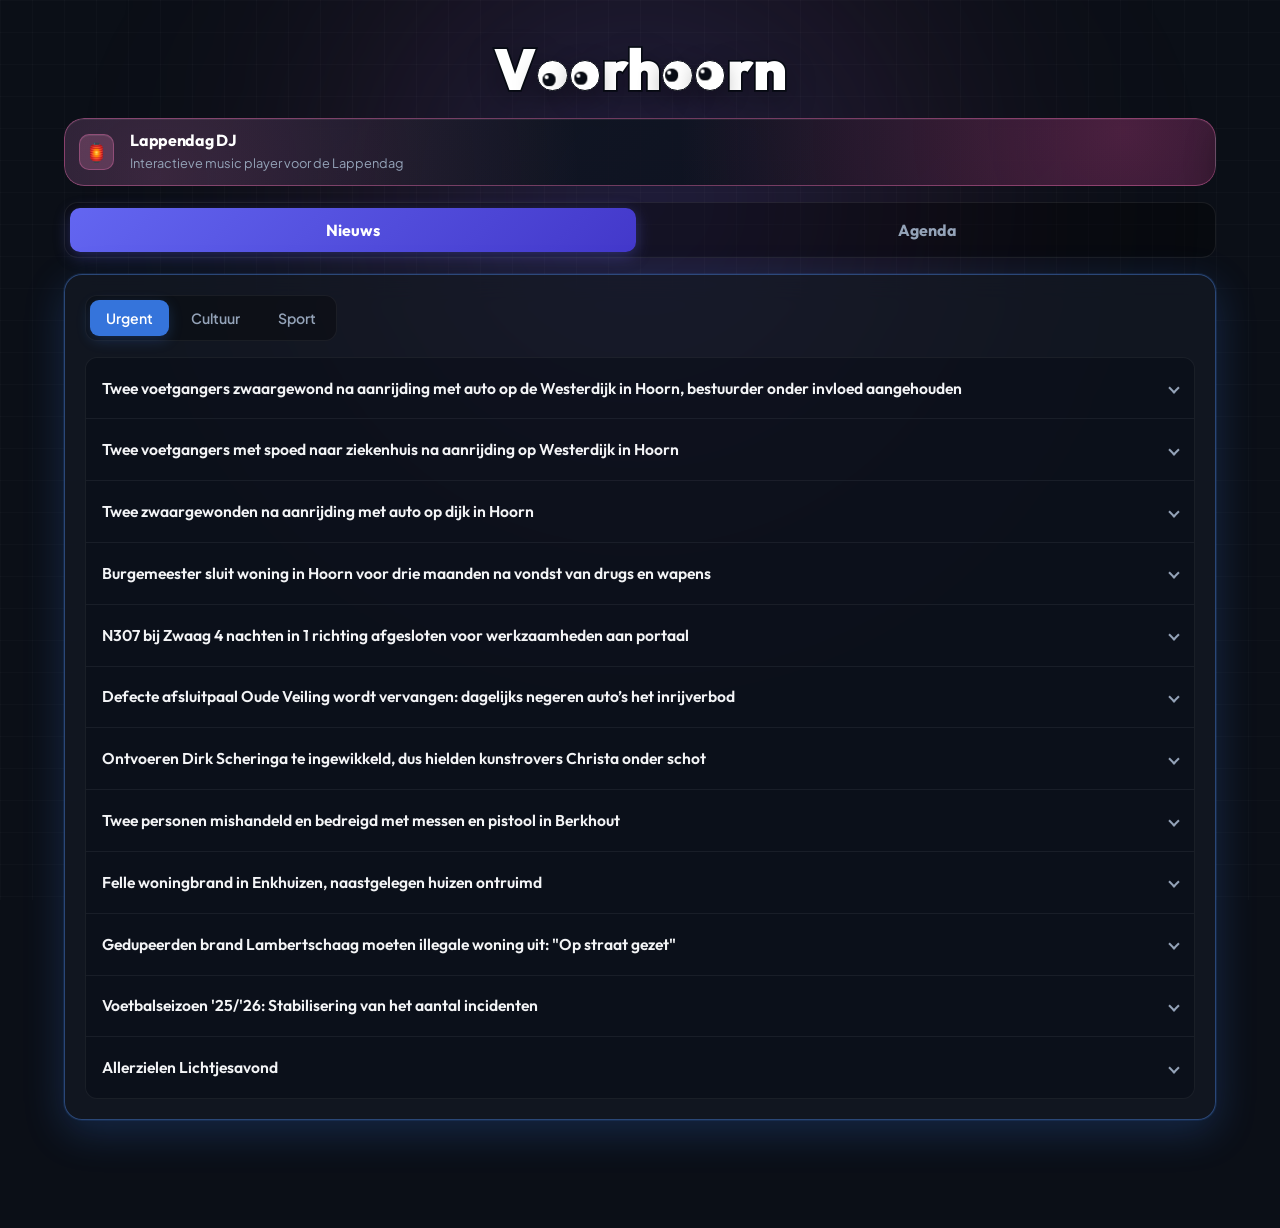
==== commit 5989db75: "Voeg een Kids-filter toe aan de agenda voor evenementen voor kinderen. Co-authored-by: Cursor <curso" ====
--- a/index.html
+++ b/index.html
@@ -105,6 +105,7 @@
                                 <button type="button" data-preset="muziek-geen-club">Muziek, geen club</button>
                                 <button type="button" data-preset="optreden">Alleen optreden</button>
                                 <button type="button" data-preset="film">Film</button>
+                                <button type="button" data-preset="kids">Kids</button>
                                 <button type="button" data-preset="club">Club</button>
                                 <button type="button" data-preset="overig">Overig</button>
                             </div>
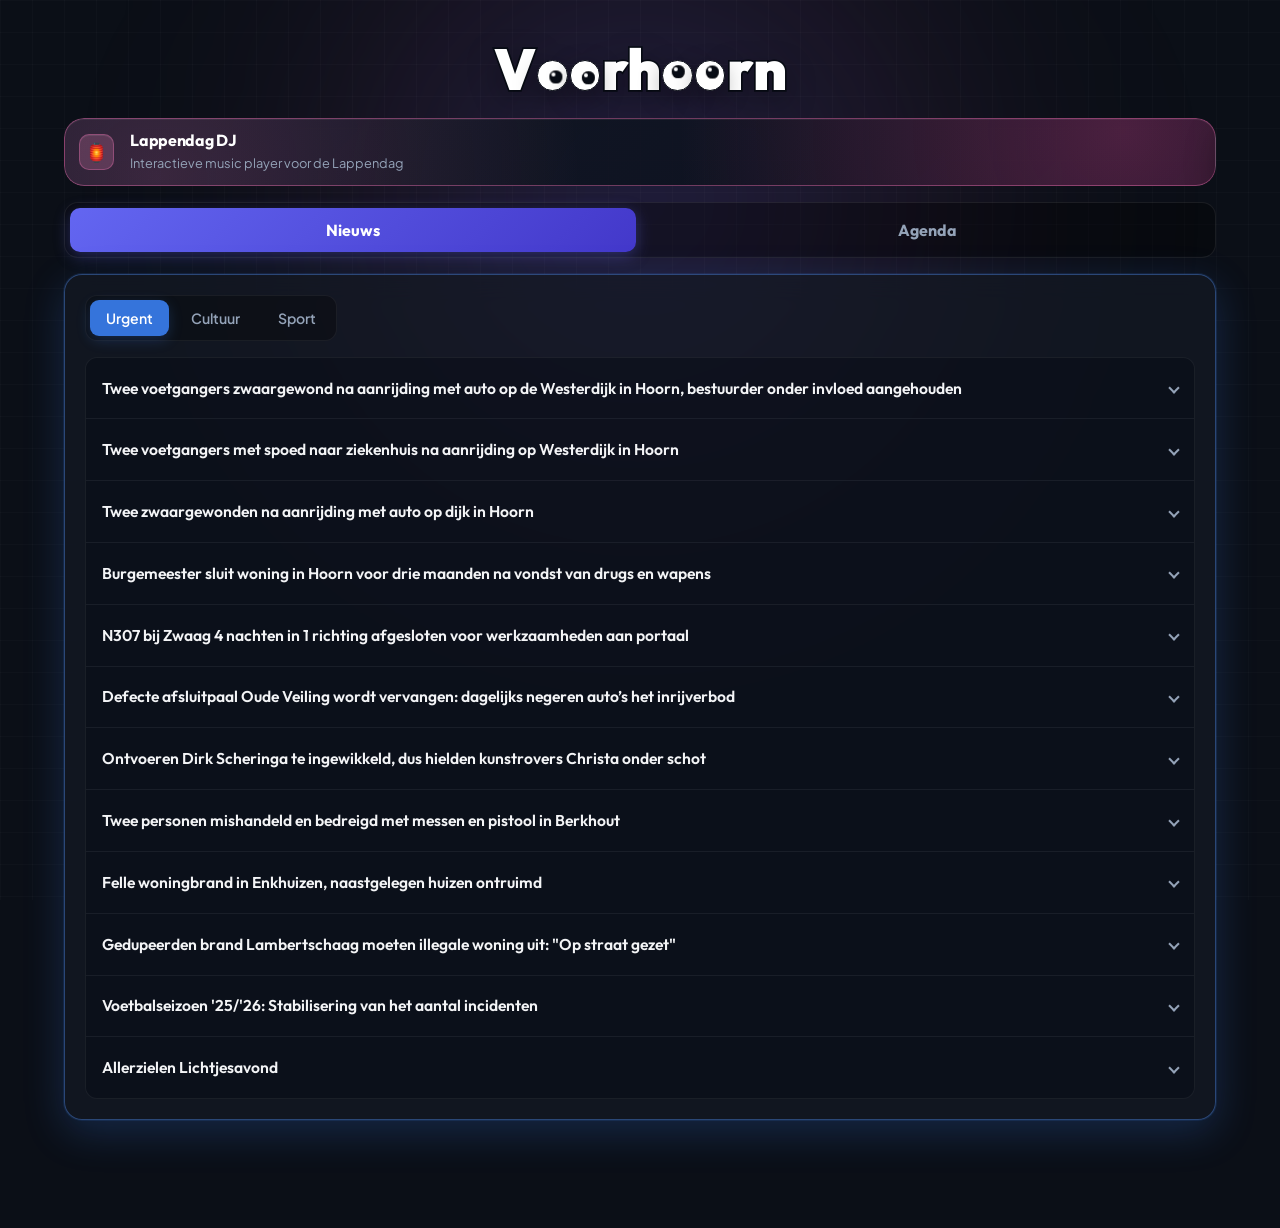
==== commit bbed134d: "Voeg een Gratis-filter toe aan de agenda voor evenementen zonder entreeprijs. Co-authored-by: Cursor" ====
--- a/index.html
+++ b/index.html
@@ -106,6 +106,7 @@
                                 <button type="button" data-preset="optreden">Alleen optreden</button>
                                 <button type="button" data-preset="film">Film</button>
                                 <button type="button" data-preset="kids">Kids</button>
+                                <button type="button" data-preset="gratis">Gratis</button>
                                 <button type="button" data-preset="club">Club</button>
                                 <button type="button" data-preset="overig">Overig</button>
                             </div>
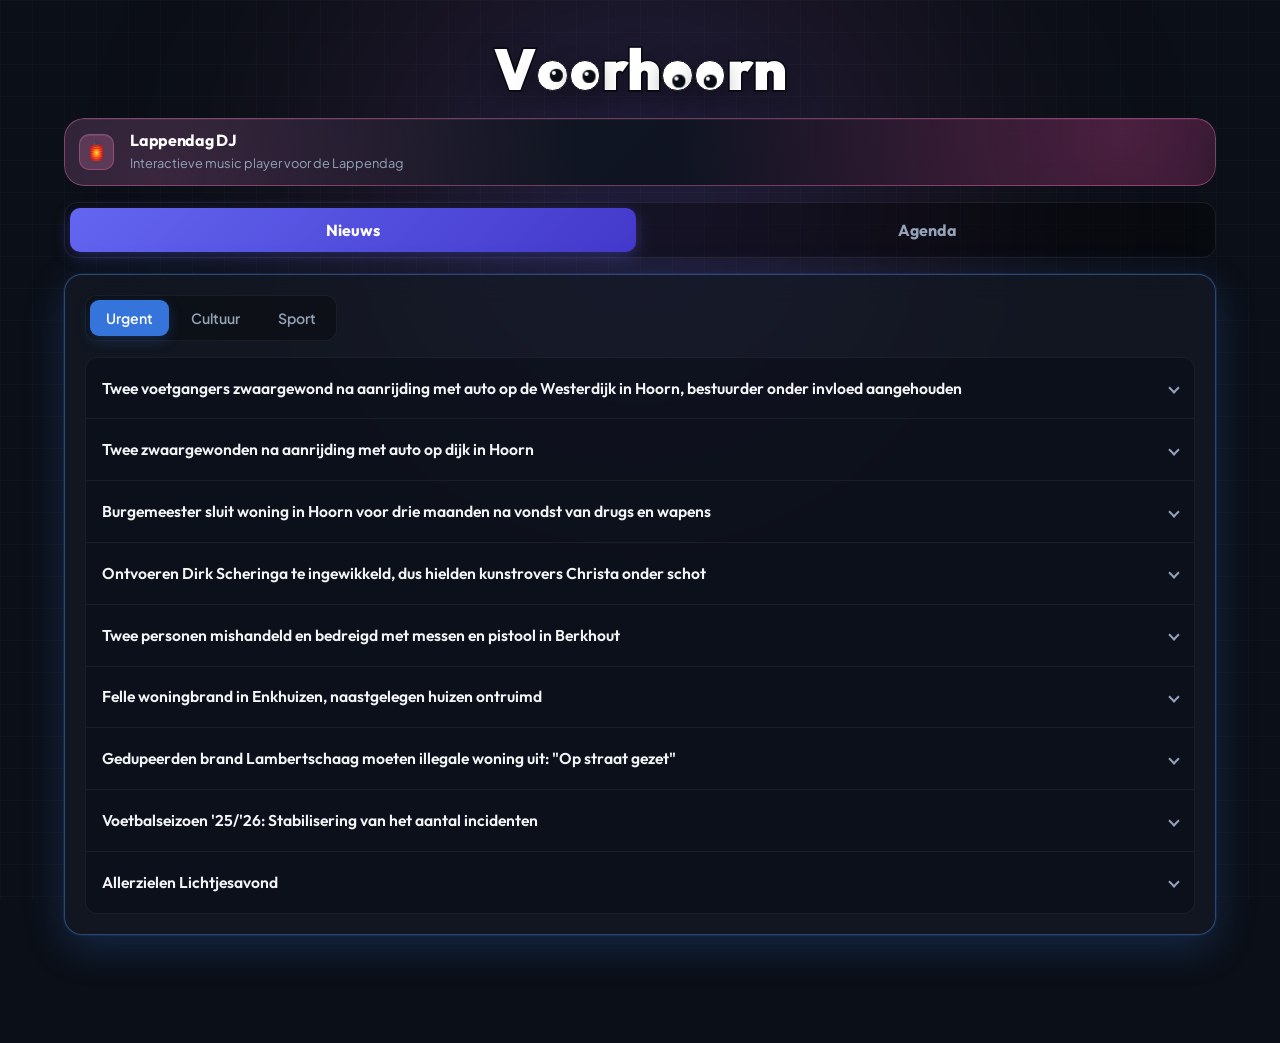
==== commit 16ffa035: "Vervang het filter Muziek, geen club door Concert, zodat alle muziekoptredens bij elkaar staan. Co-a" ====
--- a/index.html
+++ b/index.html
@@ -102,7 +102,7 @@
                             <button type="button" class="news-tab" id="agendaPresetBtn" aria-expanded="false" aria-controls="agendaPresetMenu">Filter</button>
                             <div class="agenda-preset-menu" id="agendaPresetMenu" hidden>
                                 <button type="button" data-preset="alles">Alles</button>
-                                <button type="button" data-preset="muziek-geen-club">Muziek, geen club</button>
+                                <button type="button" data-preset="concert">Concert</button>
                                 <button type="button" data-preset="optreden">Alleen optreden</button>
                                 <button type="button" data-preset="film">Film</button>
                                 <button type="button" data-preset="kids">Kids</button>
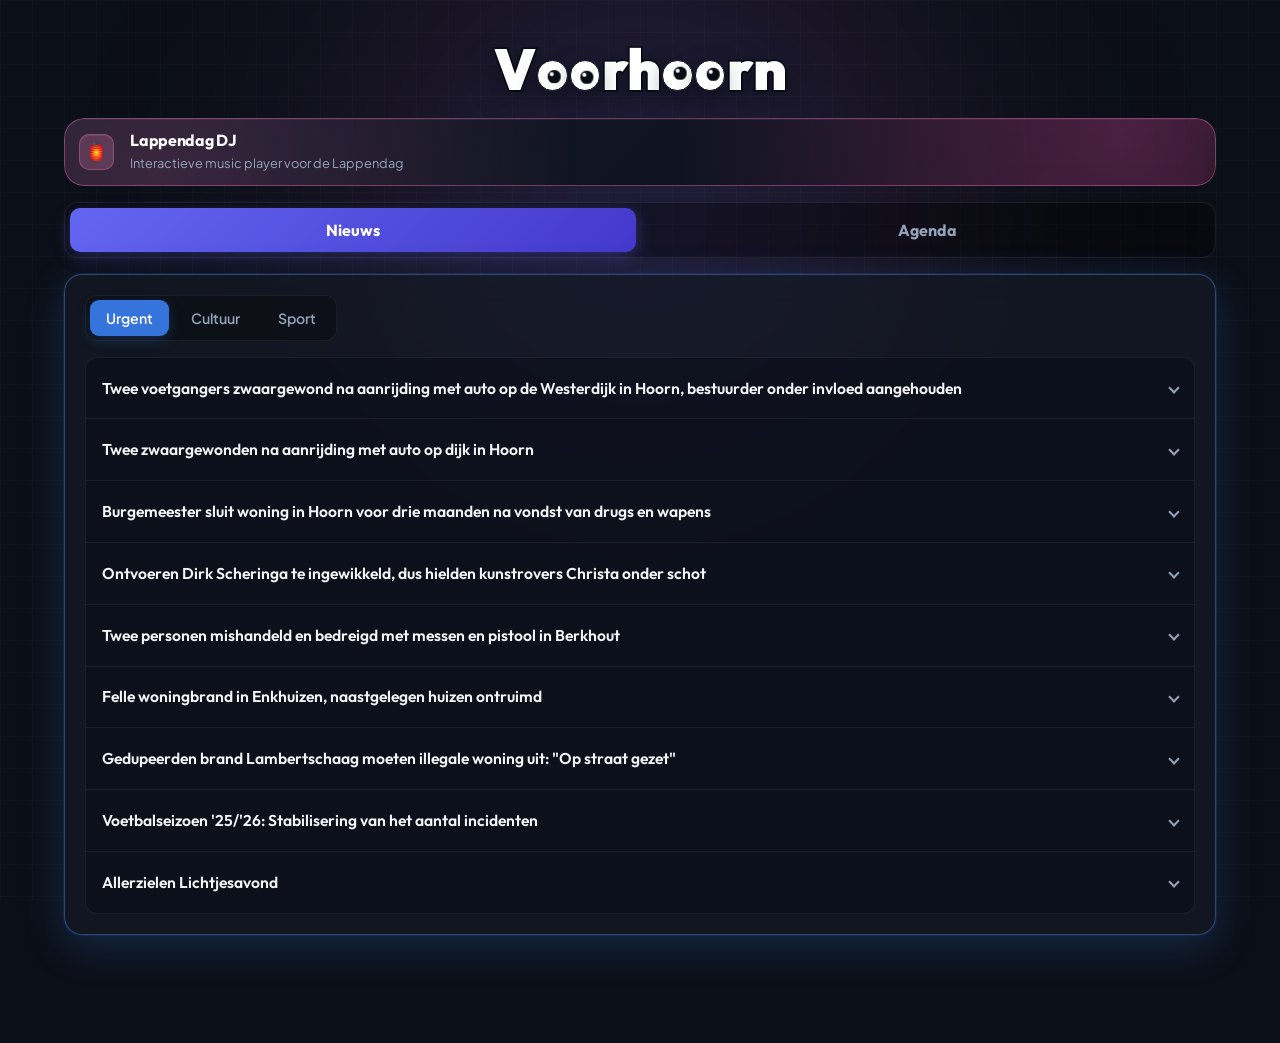
==== commit c2808f50: "Voeg een Theater-filter toe voor voorstellingen die de analyse als theater heeft ingedeeld. Co-autho" ====
--- a/index.html
+++ b/index.html
@@ -103,6 +103,7 @@
                             <div class="agenda-preset-menu" id="agendaPresetMenu" hidden>
                                 <button type="button" data-preset="alles">Alles</button>
                                 <button type="button" data-preset="concert">Concert</button>
+                                <button type="button" data-preset="theater">Theater</button>
                                 <button type="button" data-preset="optreden">Alleen optreden</button>
                                 <button type="button" data-preset="film">Film</button>
                                 <button type="button" data-preset="kids">Kids</button>
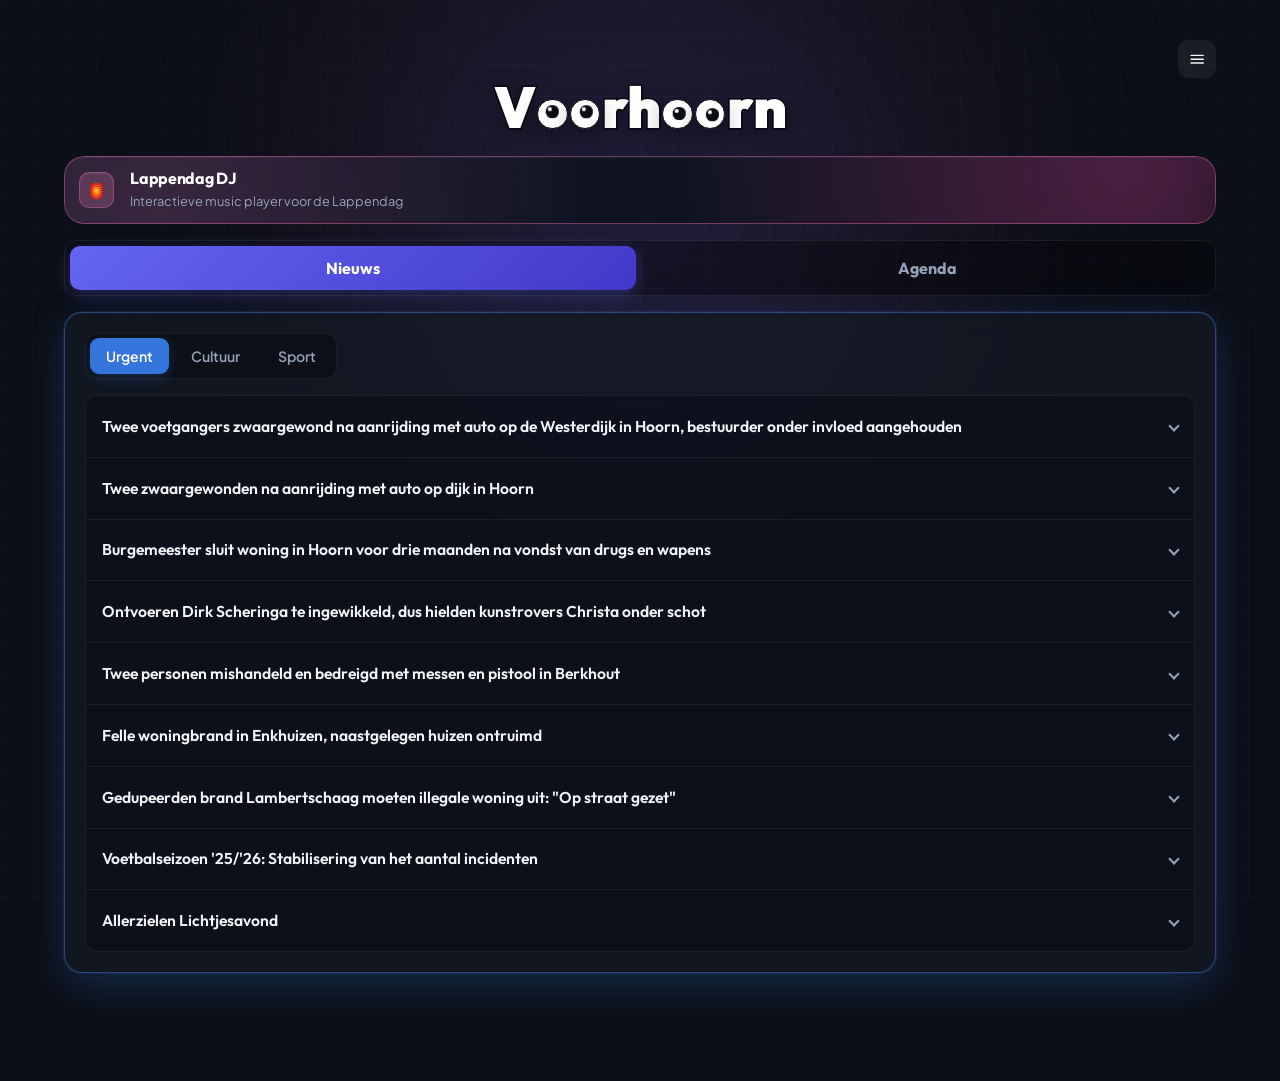
==== commit 47d06107: "Geef de agenda een datumregel en een icoon per soort, en een menu voor instellingen en iconen. Co-au" ====
--- a/index.html
+++ b/index.html
@@ -19,6 +19,17 @@
 
         <header class="header">
             <div class="header-container">
+                <div class="site-menu">
+                    <button type="button" class="menu-button" id="siteMenuBtn" aria-expanded="false" aria-controls="siteMenu" aria-label="Menu">
+                        <svg viewBox="0 0 24 24" aria-hidden="true">
+                            <path d="M4 7h16M4 12h16M4 17h16"/>
+                        </svg>
+                    </button>
+                    <div class="site-menu-panel" id="siteMenu" hidden>
+                        <button type="button" data-menu="instellingen">Settings</button>
+                        <button type="button" data-menu="iconen">Icons</button>
+                    </div>
+                </div>
                 <div class="logo-area">
                     <h1 class="site-logo" id="siteLogo" aria-label="Voorhoorn">
                         <span class="visually-hidden">Voorhoorn</span>
@@ -71,6 +82,12 @@
                     Agenda
                 </button>
             </nav>
+
+            <section class="site-panel" id="settingsPanel" aria-label="Settings" hidden></section>
+
+            <section class="site-panel" id="iconsPanel" aria-label="Icons" hidden>
+                <div class="icon-catalog" id="iconCatalog"></div>
+            </section>
 
             <!-- Lokaal nieuwsdigest -->
             <section class="news-digest theme-urgent" id="newsDigest" aria-label="Lokaal nieuws">
--- a/style.css
+++ b/style.css
@@ -156,21 +156,55 @@
     margin-bottom: 0;
 }
 
+.agenda-day {
+    display: flex;
+    align-items: center;
+    gap: 10px;
+    margin: 14px 2px 6px;
+    color: var(--text-subtle);
+    font-size: 0.78rem;
+    font-weight: 700;
+    letter-spacing: 0.01em;
+}
+
+.news-rows > .agenda-day:first-child {
+    margin-top: 2px;
+}
+
+.agenda-day::before,
+.agenda-day::after {
+    content: "";
+    height: 1px;
+    flex: 1;
+    background: rgba(255, 255, 255, 0.12);
+}
+
+.agenda-day span {
+    text-transform: capitalize;
+}
+
 .agenda-date-chip {
     flex: 0 0 2.15rem;
     display: flex;
-    flex-direction: column;
     align-items: center;
     justify-content: center;
-    gap: 0.05rem;
     width: 2.15rem;
     min-width: 2.15rem;
-    padding: 0.28rem 0.15rem;
+    height: 2.15rem;
     border-radius: 7px;
     background: var(--news-accent-soft);
     color: color-mix(in srgb, var(--news-accent) 80%, #fff);
-    line-height: 1.05;
-    text-align: center;
+}
+
+.agenda-date-chip svg {
+    width: 1.15rem;
+    height: 1.15rem;
+    display: block;
+    fill: none;
+    stroke: currentColor;
+    stroke-width: 1.8;
+    stroke-linecap: round;
+    stroke-linejoin: round;
 }
 
 .agenda-date-day {
@@ -931,16 +965,119 @@
 }
 
 .header-container {
-    display: flex;
+    display: grid;
+    grid-template-columns: 1fr auto 1fr;
+    align-items: center;
+    margin-bottom: 20px;
+}
+
+.site-menu {
+    grid-column: 3;
+    justify-self: end;
+    position: relative;
+}
+
+.menu-button {
+    display: flex;
+    align-items: center;
     justify-content: center;
-    align-items: center;
-    margin-bottom: 20px;
+    width: 2.4rem;
+    height: 2.4rem;
+    padding: 0;
+    border: 0;
+    border-radius: 10px;
+    background: rgba(255, 255, 255, 0.06);
+    color: var(--text-main);
+    cursor: pointer;
+}
+
+.menu-button svg {
+    width: 1.15rem;
+    height: 1.15rem;
+    fill: none;
+    stroke: currentColor;
+    stroke-width: 1.8;
+    stroke-linecap: round;
+}
+
+.menu-button[aria-expanded="true"],
+.menu-button:hover {
+    background: rgba(255, 255, 255, 0.12);
+}
+
+.site-menu-panel {
+    position: absolute;
+    z-index: 20;
+    top: calc(100% + 8px);
+    right: 0;
+    min-width: 10.5rem;
+    display: flex;
+    flex-direction: column;
+    gap: 2px;
+    padding: 6px;
+    border-radius: 12px;
+    background: #121826;
+    border: 1px solid rgba(255, 255, 255, 0.12);
+    box-shadow: 0 12px 28px rgba(0, 0, 0, 0.35);
+}
+
+.site-menu-panel[hidden] {
+    display: none;
+}
+
+.site-menu-panel button {
+    appearance: none;
+    border: 0;
+    border-radius: 8px;
+    background: transparent;
+    color: var(--text-main);
+    font: inherit;
+    font-size: 0.9rem;
+    text-align: left;
+    padding: 8px 10px;
+    cursor: pointer;
+}
+
+.site-menu-panel button:hover,
+.site-menu-panel button.is-active {
+    background: rgba(255, 255, 255, 0.08);
+}
+
+.site-panel {
+    min-height: 8rem;
+}
+
+.icon-catalog {
+    display: grid;
+    grid-template-columns: repeat(auto-fill, minmax(9.5rem, 1fr));
+    gap: 10px;
+}
+
+.icon-card {
+    display: flex;
+    flex-direction: column;
+    align-items: center;
+    gap: 10px;
+    padding: 14px 10px 12px;
+    border-radius: 12px;
+    background: rgba(255, 255, 255, 0.04);
+}
+
+.icon-card-swatches {
+    display: flex;
+    gap: 6px;
+}
+
+.icon-card-name {
+    font-size: 0.75rem;
+    font-weight: 700;
+    color: var(--text-subtle);
 }
 
 .logo-area {
+    grid-column: 2;
     display: flex;
     justify-content: center;
-    width: 100%;
 }
 
 .visually-hidden {
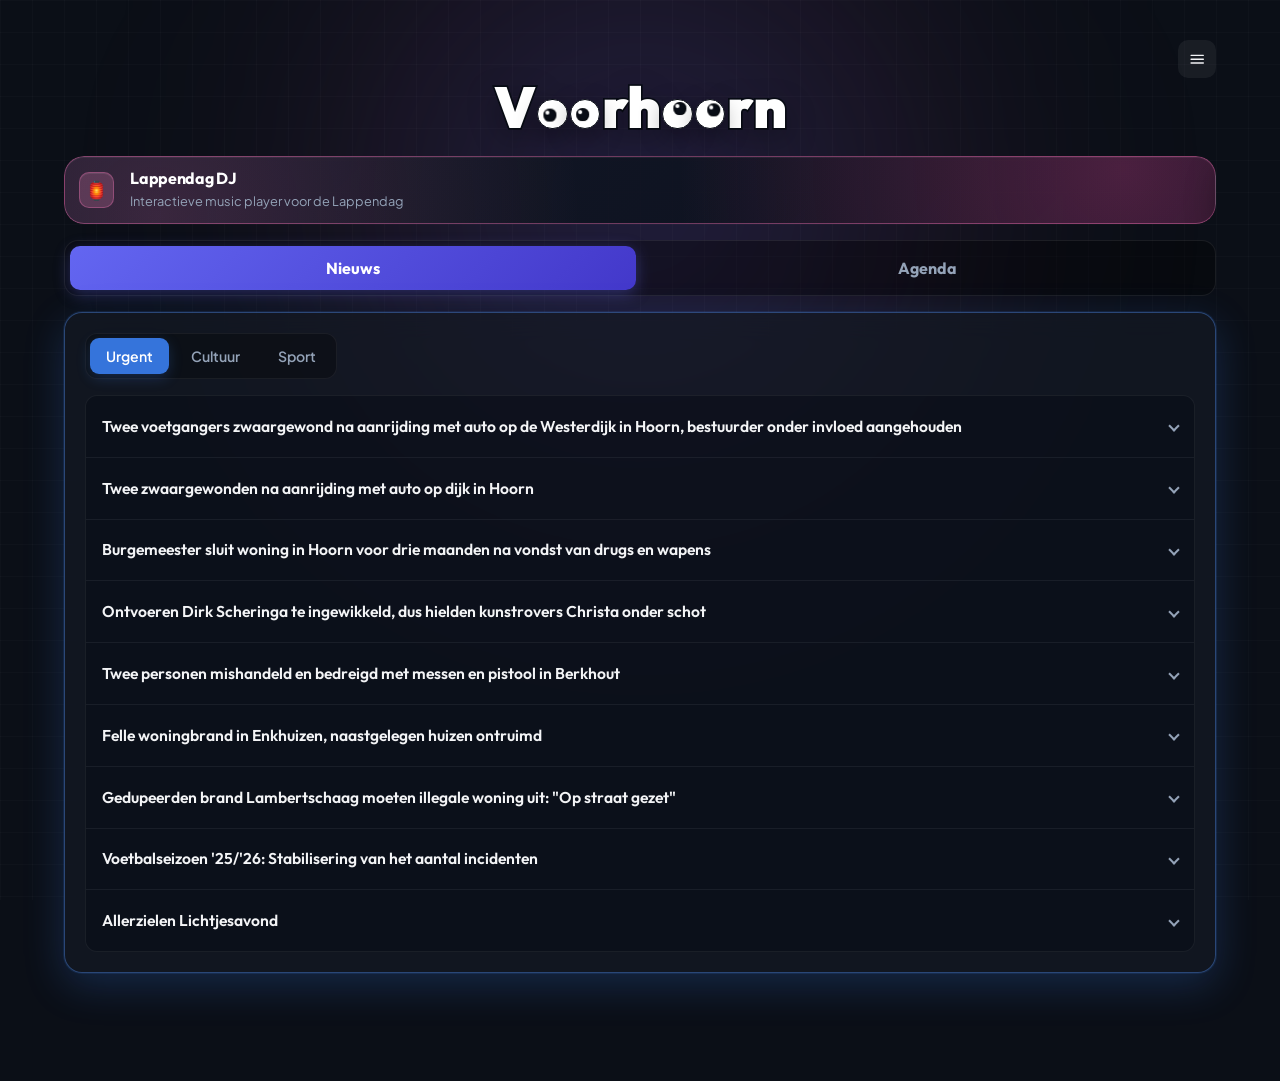
==== commit 6520235d: "Voeg Home toe aan het menu en laat het Voorhoorn-logo teruggaan naar de startpagina. Co-authored-by:" ====
--- a/index.html
+++ b/index.html
@@ -26,12 +26,14 @@
                         </svg>
                     </button>
                     <div class="site-menu-panel" id="siteMenu" hidden>
+                        <button type="button" data-menu="nieuws">Home</button>
                         <button type="button" data-menu="instellingen">Settings</button>
                         <button type="button" data-menu="iconen">Icons</button>
                     </div>
                 </div>
                 <div class="logo-area">
-                    <h1 class="site-logo" id="siteLogo" aria-label="Voorhoorn">
+                    <h1 class="visually-hidden">Voorhoorn</h1>
+                    <button type="button" class="site-logo logo-home" id="siteLogo" aria-label="Home">
                         <span class="visually-hidden">Voorhoorn</span>
                         <span class="word-wrapper word-modern" aria-hidden="true">
                             <span class="char">V</span>
@@ -62,7 +64,7 @@
                             </span>
                             <span class="char">rn</span>
                         </span>
-                    </h1>
+                    </button>
                 </div>
             </div>
 
--- a/style.css
+++ b/style.css
@@ -317,20 +317,6 @@
     box-shadow: inset 0 0 0 1px rgba(251, 113, 133, 0.55);
 }
 
-.agenda-date-chip.is-vue {
-    background: rgba(225, 29, 72, 0.22);
-    color: #fecdd3;
-}
-
-.agenda-date-chip.is-park {
-    background: rgba(245, 158, 11, 0.22);
-    color: #fde68a;
-}
-
-.agenda-date-chip.is-netwerk {
-    background: rgba(45, 212, 191, 0.18);
-    color: #99f6e4;
-}
 
 .agenda-custom-row,
 .agenda-age {
@@ -1097,6 +1083,16 @@
     margin: 0;
     line-height: 1;
     text-align: center;
+}
+
+.logo-home {
+    display: inline-block;
+    padding: 0;
+    border: 0;
+    background: none;
+    color: inherit;
+    font: inherit;
+    cursor: pointer;
 }
 
 .site-logo .word-wrapper {
